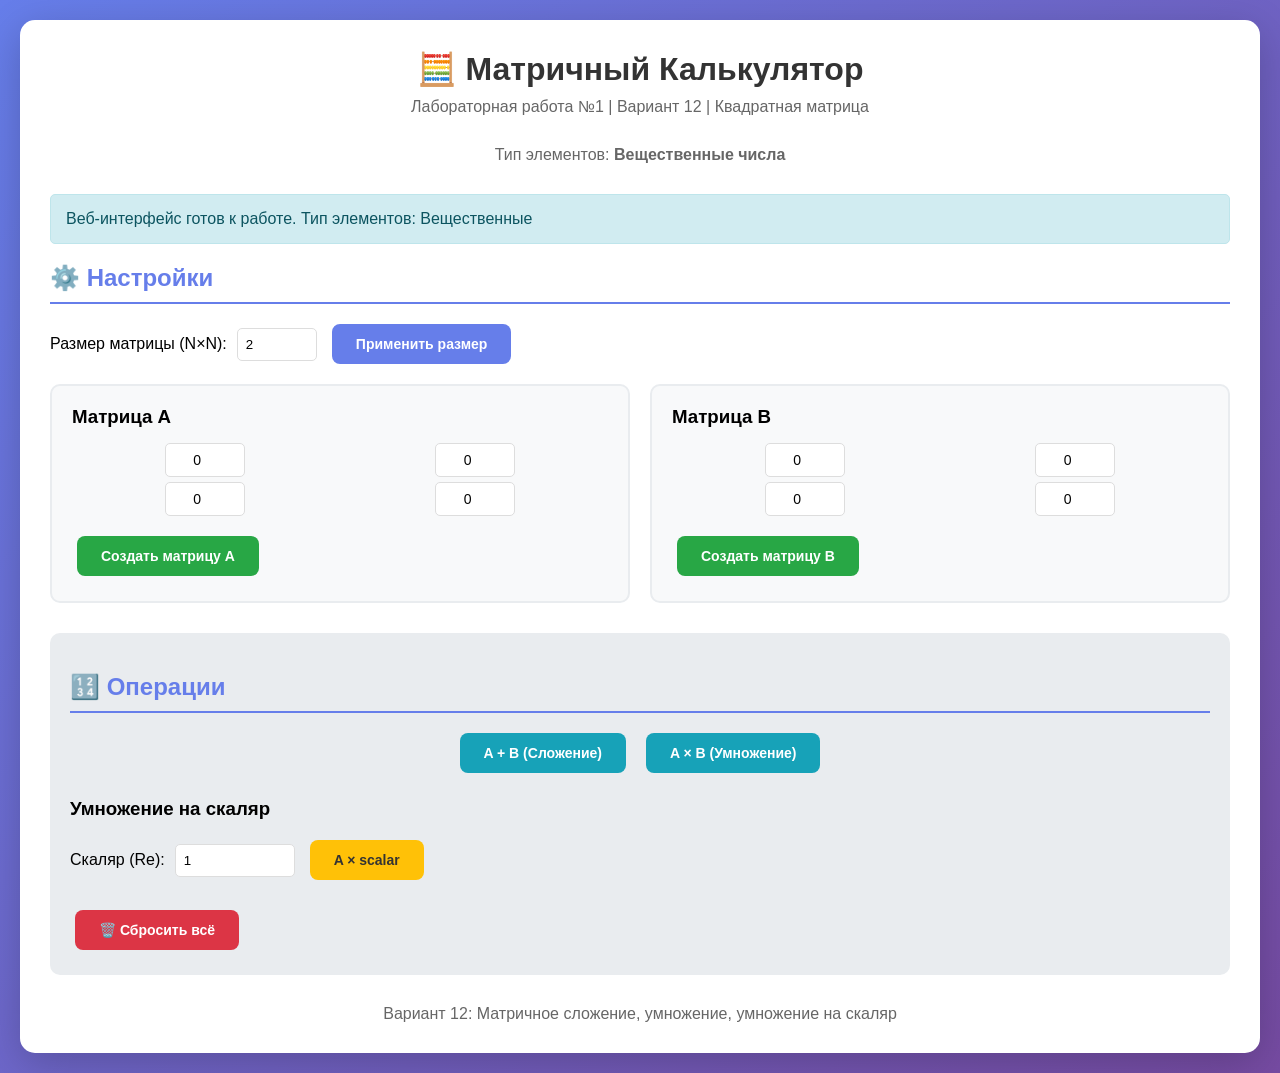
==== WebInterface/matrix_interface.html @ 25d5fd15 "Добавлены сайты" ====
<!DOCTYPE html>
<html lang="ru">
<head>
    <meta charset="UTF-8">
    <meta name="viewport" content="width=device-width, initial-scale=1.0">
    <title>Матричный Калькулятор - Вариант 12</title>
    <!-- Тип элементов: будет заменен при загрузке -->
    <style>
        * { box-sizing: border-box; margin: 0; padding: 0; }
        body {
            font-family: 'Segoe UI', Tahoma, Geneva, Verdana, sans-serif;
            background: linear-gradient(135deg, #667eea 0%, #764ba2 100%);
            min-height: 100vh;
            padding: 20px;
        }
        .container {
            max-width: 1400px;
            margin: 0 auto;
            background: white;
            border-radius: 15px;
            box-shadow: 0 10px 40px rgba(0,0,0,0.2);
            padding: 30px;
        }
        h1 {
            text-align: center;
            color: #333;
            margin-bottom: 10px;
        }
        h2 {
            color: #667eea;
            margin: 20px 0 15px 0;
            border-bottom: 2px solid #667eea;
            padding-bottom: 10px;
        }
        .subtitle {
            text-align: center;
            color: #666;
            margin-bottom: 30px;
        }
        .matrix-section {
            display: grid;
            grid-template-columns: 1fr 1fr;
            gap: 20px;
            margin-bottom: 30px;
        }
        .matrix-panel {
            background: #f8f9fa;
            padding: 20px;
            border-radius: 10px;
            border: 2px solid #e9ecef;
        }
        .matrix-input {
            display: grid;
            gap: 5px;
            margin: 15px 0;
        }
        .matrix-input input {
            width: 80px;
            padding: 8px;
            border: 1px solid #ddd;
            border-radius: 5px;
            text-align: center;
            font-size: 14px;
        }
        .matrix-input input:focus {
            outline: none;
            border-color: #667eea;
            box-shadow: 0 0 5px rgba(102,126,234,0.3);
        }
        .btn {
            padding: 12px 24px;
            border: none;
            border-radius: 8px;
            cursor: pointer;
            font-size: 14px;
            font-weight: 600;
            transition: all 0.3s ease;
            margin: 5px;
        }
        .btn-primary { background: #667eea; color: white; }
        .btn-primary:hover { background: #5a6fd6; transform: translateY(-2px); }
        .btn-success { background: #28a745; color: white; }
        .btn-success:hover { background: #218838; transform: translateY(-2px); }
        .btn-warning { background: #ffc107; color: #333; }
        .btn-warning:hover { background: #e0a800; transform: translateY(-2px); }
        .btn-danger { background: #dc3545; color: white; }
        .btn-danger:hover { background: #c82333; transform: translateY(-2px); }
        .btn-info { background: #17a2b8; color: white; }
        .btn-info:hover { background: #138496; transform: translateY(-2px); }
        .operations {
            background: #e9ecef;
            padding: 20px;
            border-radius: 10px;
            margin-bottom: 30px;
        }
        .operations-buttons {
            display: flex;
            flex-wrap: wrap;
            gap: 10px;
            justify-content: center;
        }
        .result-section {
            background: #d4edda;
            padding: 20px;
            border-radius: 10px;
            border: 2px solid #c3e6cb;
        }
        .result-matrix {
            display: grid;
            gap: 5px;
            margin: 15px 0;
            justify-content: center;
        }
        .result-matrix span {
            padding: 10px 15px;
            background: white;
            border-radius: 5px;
            text-align: center;
            font-weight: bold;
            color: #333;
        }
        .size-input {
            display: flex;
            align-items: center;
            gap: 10px;
            margin: 15px 0;
        }
        .size-input input {
            width: 80px;
            padding: 8px;
            border: 1px solid #ddd;
            border-radius: 5px;
        }
        .scalar-input {
            display: flex;
            gap: 10px;
            align-items: center;
            margin: 15px 0;
        }
        .scalar-input input {
            width: 120px;
            padding: 8px;
            border: 1px solid #ddd;
            border-radius: 5px;
        }
        .hidden { display: none; }
        .error-message {
            background: #f8d7da;
            color: #721c24;
            padding: 15px;
            border-radius: 5px;
            margin: 10px 0;
            border: 1px solid #f5c6cb;
        }
        .info-message {
            background: #d1ecf1;
            color: #0c5460;
            padding: 15px;
            border-radius: 5px;
            margin: 10px 0;
            border: 1px solid #bee5eb;
        }
        @media (max-width: 900px) {
            .matrix-section { grid-template-columns: 1fr; }
        }
    </style>
</head>
<body>
<div class="container">
    <h1>🧮 Матричный Калькулятор</h1>
    <p class="subtitle">Лабораторная работа №1 | Вариант 12 | Квадратная матрица</p>
    <p class="subtitle" id="element-type">Тип элементов: <strong>Загрузка...</strong></p>

    <div id="message-container"></div>

    <h2>⚙️ Настройки</h2>
    <div class="size-input">
        <label>Размер матрицы (N×N):</label>
        <input type="number" id="matrix-size" min="1" max="10" value="2">
        <button class="btn btn-primary" onclick="onSetSize()">Применить размер</button>
    </div>

    <div class="matrix-section">
        <div class="matrix-panel">
            <h3>Матрица A</h3>
            <div id="A-input-container" class="matrix-input"></div>
            <button class="btn btn-success" onclick="onCreateMatrixA()">Создать матрицу A</button>
        </div>

        <div class="matrix-panel">
            <h3>Матрица B</h3>
            <div id="B-input-container" class="matrix-input"></div>
            <button class="btn btn-success" onclick="onCreateMatrixB()">Создать матрицу B</button>
        </div>
    </div>

    <div class="operations">
        <h2>🔢 Операции</h2>
        <div class="operations-buttons">
            <button class="btn btn-info" onclick="onAdd()">A + B (Сложение)</button>
            <button class="btn btn-info" onclick="onMultiply()">A × B (Умножение)</button>
        </div>

        <h3 style="margin-top: 20px;">Умножение на скаляр</h3>
        <div class="scalar-input">
            <label>Скаляр (Re):</label>
            <input type="number" id="scalar-real" step="0.01" value="1">
            <span id="scalar-imag-container" class="hidden">
                    <label>Скаляр (Im):</label>
                    <input type="number" id="scalar-imag" step="0.01" value="0">
                </span>
            <button class="btn btn-warning" onclick="onScalarMultiply()">A × scalar</button>
        </div>

        <div style="margin-top: 20px;">
            <button class="btn btn-danger" onclick="onReset()">🗑️ Сбросить всё</button>
        </div>
    </div>

    <div id="result-section" class="result-section hidden">
        <h2>📊 Результат</h2>
        <div id="result-container"></div>
    </div>

    <div style="margin-top: 30px; text-align: center; color: #666;">
        <p>Вариант 12: Матричное сложение, умножение, умножение на скаляр</p>
    </div>
</div>

<script>
    // Конфигурация - будет установлена при загрузке
    let ELEMENT_TYPE = 1; // 1 = вещественные, 2 = комплексные
    let IS_COMPLEX = false;

    // Состояние приложения
    let matrixA = null;
    let matrixB = null;
    let matrixSize = 2;

    // Класс комплексного числа
    class Complex {
        constructor(real, imag = 0) {
            this.real = real;
            this.imag = imag;
        }
        add(other) {
            return new Complex(this.real + other.real, this.imag + other.imag);
        }
        multiply(other) {
            return new Complex(
                this.real * other.real - this.imag * other.imag,
                this.real * other.imag + this.imag * other.real
            );
        }
        multiplyScalar(scalar) {
            if (scalar instanceof Complex) {
                return this.multiply(scalar);
            }
            return new Complex(this.real * scalar, this.imag * scalar);
        }
        toString() {
            if (this.imag >= 0) {
                return `${this.real.toFixed(2)} + ${this.imag.toFixed(2)}i`;
            } else {
                return `${this.real.toFixed(2)} - ${Math.abs(this.imag).toFixed(2)}i`;
            }
        }
    }

    // Класс матрицы
    class Matrix {
        constructor(size) {
            this.size = size;
            this.data = [];
            for (let i = 0; i < size; i++) {
                this.data[i] = [];
                for (let j = 0; j < size; j++) {
                    this.data[i][j] = IS_COMPLEX ? new Complex(0, 0) : 0;
                }
            }
        }

        set(row, col, value) {
            this.data[row][col] = value;
        }

        get(row, col) {
            return this.data[row][col];
        }

        add(other) {
            if (this.size !== other.size) {
                throw new Error('Размеры матриц не совпадают');
            }
            const result = new Matrix(this.size);
            for (let i = 0; i < this.size; i++) {
                for (let j = 0; j < this.size; j++) {
                    if (IS_COMPLEX) {
                        result.data[i][j] = this.data[i][j].add(other.data[i][j]);
                    } else {
                        result.data[i][j] = this.data[i][j] + other.data[i][j];
                    }
                }
            }
            return result;
        }

        multiply(other) {
            if (this.size !== other.size) {
                throw new Error('Размеры матриц не совпадают');
            }
            const result = new Matrix(this.size);
            for (let i = 0; i < this.size; i++) {
                for (let j = 0; j < this.size; j++) {
                    let sum = IS_COMPLEX ? new Complex(0, 0) : 0;
                    for (let k = 0; k < this.size; k++) {
                        const product = IS_COMPLEX
                            ? this.data[i][k].multiply(other.data[k][j])
                            : this.data[i][k] * other.data[k][j];
                        if (IS_COMPLEX) {
                            sum = sum.add(product);
                        } else {
                            sum += product;
                        }
                    }
                    result.data[i][j] = sum;
                }
            }
            return result;
        }

        multiplyScalar(scalar) {
            const result = new Matrix(this.size);
            for (let i = 0; i < this.size; i++) {
                for (let j = 0; j < this.size; j++) {
                    result.data[i][j] = this.data[i][j].multiplyScalar(scalar);
                }
            }
            return result;
        }
    }

    // Функции интерфейса
    function createMatrixInputs(matrixName, size) {
        const container = document.getElementById(`${matrixName}-input-container`);
        container.innerHTML = '';
        container.style.gridTemplateColumns = `repeat(${size}, 1fr)`;

        for (let i = 0; i < size; i++) {
            for (let j = 0; j < size; j++) {
                const inputGroup = document.createElement('div');
                inputGroup.style.textAlign = 'center';

                if (IS_COMPLEX) {
                    const realInput = document.createElement('input');
                    realInput.type = 'number';
                    realInput.step = '0.01';
                    realInput.value = '0';
                    realInput.id = `${matrixName}-${i}-${j}-real`;
                    realInput.placeholder = 'Re';

                    const imagInput = document.createElement('input');
                    imagInput.type = 'number';
                    imagInput.step = '0.01';
                    imagInput.value = '0';
                    imagInput.id = `${matrixName}-${i}-${j}-imag`;
                    imagInput.placeholder = 'Im';

                    inputGroup.appendChild(realInput);
                    inputGroup.appendChild(imagInput);
                } else {
                    const input = document.createElement('input');
                    input.type = 'number';
                    input.step = '0.01';
                    input.value = '0';
                    input.id = `${matrixName}-${i}-${j}`;
                    inputGroup.appendChild(input);
                }

                container.appendChild(inputGroup);
            }
        }
    }

    function readMatrixFromInputs(matrixName, size) {
        const matrix = new Matrix(size);

        for (let i = 0; i < size; i++) {
            for (let j = 0; j < size; j++) {
                if (IS_COMPLEX) {
                    const real = parseFloat(document.getElementById(`${matrixName}-${i}-${j}-real`).value) || 0;
                    const imag = parseFloat(document.getElementById(`${matrixName}-${i}-${j}-imag`).value) || 0;
                    matrix.set(i, j, new Complex(real, imag));
                } else {
                    const value = parseFloat(document.getElementById(`${matrixName}-${i}-${j}`).value) || 0;
                    matrix.set(i, j, value);
                }
            }
        }

        return matrix;
    }

    function displayResult(matrix, title) {
        const container = document.getElementById('result-container');
        container.innerHTML = '';

        const titleElem = document.createElement('h3');
        titleElem.textContent = title;
        container.appendChild(titleElem);

        const matrixDiv = document.createElement('div');
        matrixDiv.className = 'result-matrix';
        matrixDiv.style.gridTemplateColumns = `repeat(${matrix.size}, 1fr)`;

        for (let i = 0; i < matrix.size; i++) {
            for (let j = 0; j < matrix.size; j++) {
                const span = document.createElement('span');
                const value = matrix.get(i, j);
                span.textContent = IS_COMPLEX ? value.toString() : value.toFixed(2);
                matrixDiv.appendChild(span);
            }
        }

        container.appendChild(matrixDiv);
        document.getElementById('result-section').classList.remove('hidden');
    }

    function showError(message) {
        const container = document.getElementById('message-container');
        container.innerHTML = `<div class="error-message">${message}</div>`;
        setTimeout(() => container.innerHTML = '', 5000);
    }

    function showInfo(message) {
        const container = document.getElementById('message-container');
        container.innerHTML = `<div class="info-message">${message}</div>`;
        setTimeout(() => container.innerHTML = '', 5000);
    }

    // Обработчики событий
    function onSetSize() {
        const size = parseInt(document.getElementById('matrix-size').value);
        if (size < 1 || size > 10) {
            showError('Размер матрицы должен быть от 1 до 10');
            return;
        }
        matrixSize = size;
        createMatrixInputs('A', size);
        createMatrixInputs('B', size);
        matrixA = null;
        matrixB = null;
        showInfo(`Размер матриц установлен: ${size}x${size}`);
    }

    function onCreateMatrixA() {
        matrixA = readMatrixFromInputs('A', matrixSize);
        showInfo('Матрица A создана');
    }

    function onCreateMatrixB() {
        matrixB = readMatrixFromInputs('B', matrixSize);
        showInfo('Матрица B создана');
    }

    function onAdd() {
        if (!matrixA || !matrixB) {
            showError('Сначала создайте обе матрицы');
            return;
        }
        try {
            const result = matrixA.add(matrixB);
            displayResult(result, 'Результат: C = A + B');
            showInfo('Сложение выполнено успешно');
        } catch (e) {
            showError(e.message);
        }
    }

    function onMultiply() {
        if (!matrixA || !matrixB) {
            showError('Сначала создайте обе матрицы');
            return;
        }
        try {
            const result = matrixA.multiply(matrixB);
            displayResult(result, 'Результат: C = A × B');
            showInfo('Умножение выполнено успешно');
        } catch (e) {
            showError(e.message);
        }
    }

    function onScalarMultiply() {
        if (!matrixA) {
            showError('Сначала создайте матрицу A');
            return;
        }

        let scalar;
        if (IS_COMPLEX) {
            const real = parseFloat(document.getElementById('scalar-real').value) || 0;
            const imag = parseFloat(document.getElementById('scalar-imag').value) || 0;
            scalar = new Complex(real, imag);
        } else {
            scalar = parseFloat(document.getElementById('scalar-real').value) || 0;
        }

        try {
            const result = matrixA.multiplyScalar(scalar);
            displayResult(result, 'Результат: C = A × scalar');
            showInfo('Умножение на скаляр выполнено успешно');
        } catch (e) {
            showError(e.message);
        }
    }

    function onReset() {
        matrixA = null;
        matrixB = null;
        document.getElementById('result-section').classList.add('hidden');
        document.getElementById('message-container').innerHTML = '';
        showInfo('Память сброшена');
    }

    // Инициализация при загрузке - читаем параметры из URL
    window.onload = function() {
        // Читаем тип элемента из URL параметров
        const urlParams = new URLSearchParams(window.location.search);
        const typeParam = urlParams.get('type');

        if (typeParam === '2') {
            ELEMENT_TYPE = 2;
            IS_COMPLEX = true;
            document.getElementById('element-type').innerHTML = 'Тип элементов: <strong>Комплексные числа</strong>';
        } else {
            ELEMENT_TYPE = 1;
            IS_COMPLEX = false;
            document.getElementById('element-type').innerHTML = 'Тип элементов: <strong>Вещественные числа</strong>';
        }

        document.getElementById('matrix-size').value = matrixSize;
        createMatrixInputs('A', matrixSize);
        createMatrixInputs('B', matrixSize);

        if (IS_COMPLEX) {
            document.getElementById('scalar-imag-container').classList.remove('hidden');
        }

        showInfo('Веб-интерфейс готов к работе. Тип элементов: ' + (IS_COMPLEX ? 'Комплексные' : 'Вещественные'));
    };
</script>
</body>
</html>
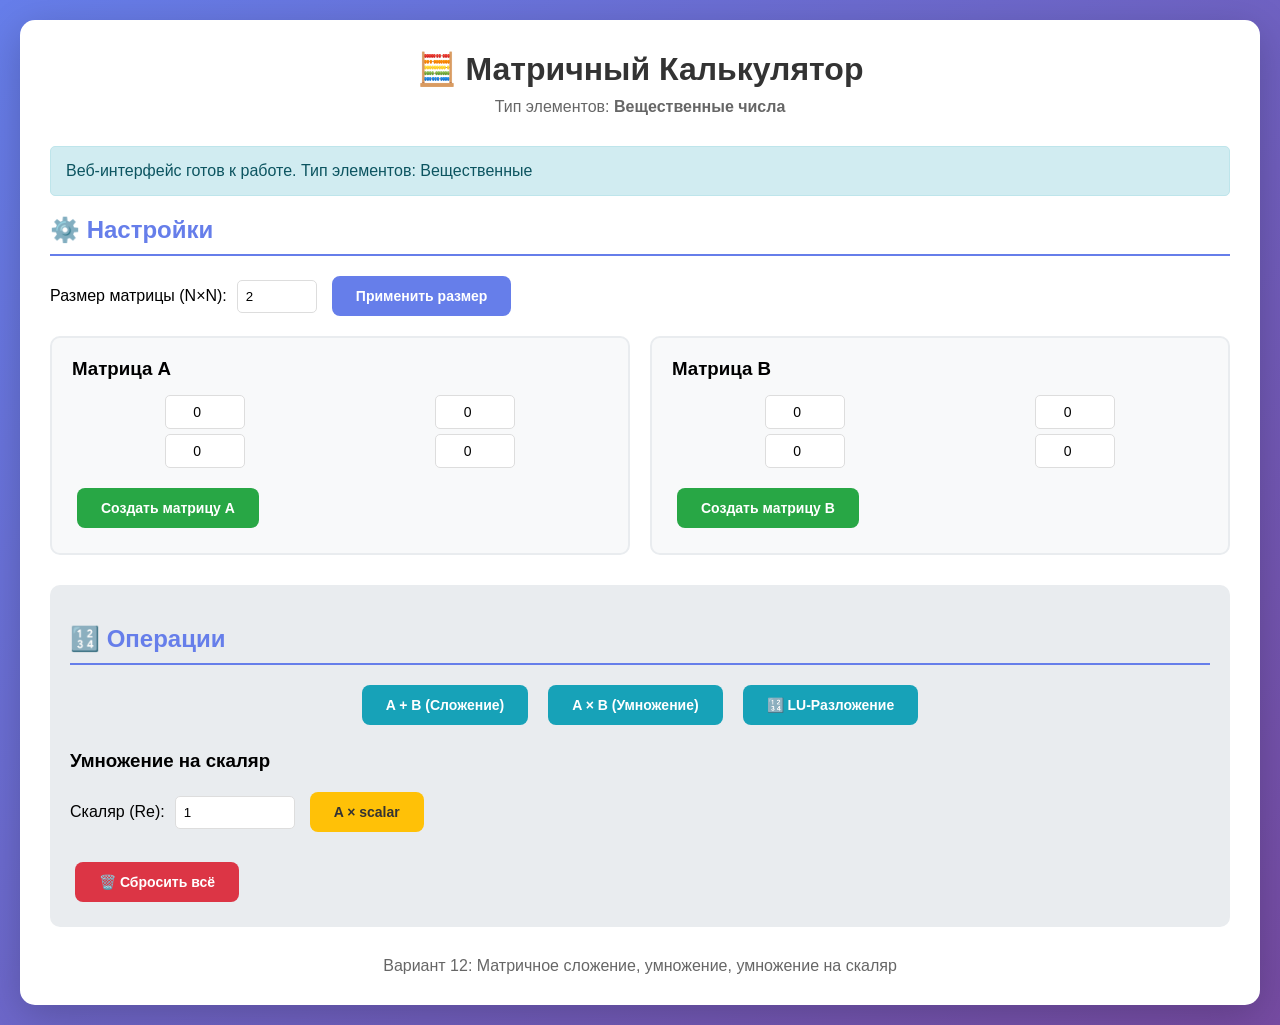
==== commit f4db9197: "matrix_interface.html" ====
--- a/WebInterface/matrix_interface.html
+++ b/WebInterface/matrix_interface.html
@@ -168,7 +168,6 @@
 <body>
 <div class="container">
     <h1>🧮 Матричный Калькулятор</h1>
-    <p class="subtitle">Лабораторная работа №1 | Вариант 12 | Квадратная матрица</p>
     <p class="subtitle" id="element-type">Тип элементов: <strong>Загрузка...</strong></p>
 
     <div id="message-container"></div>
@@ -199,6 +198,7 @@
         <div class="operations-buttons">
             <button class="btn btn-info" onclick="onAdd()">A + B (Сложение)</button>
             <button class="btn btn-info" onclick="onMultiply()">A × B (Умножение)</button>
+            <button class="btn btn-info" onclick="onLUDecompose()">🔢 LU-Разложение</button>
         </div>
 
         <h3 style="margin-top: 20px;">Умножение на скаляр</h3>
@@ -228,46 +228,10 @@
 </div>
 
 <script>
-    // Конфигурация - будет установлена при загрузке
-    let ELEMENT_TYPE = 1; // 1 = вещественные, 2 = комплексные
-    let IS_COMPLEX = false;
-
-    // Состояние приложения
     let matrixA = null;
     let matrixB = null;
     let matrixSize = 2;
 
-    // Класс комплексного числа
-    class Complex {
-        constructor(real, imag = 0) {
-            this.real = real;
-            this.imag = imag;
-        }
-        add(other) {
-            return new Complex(this.real + other.real, this.imag + other.imag);
-        }
-        multiply(other) {
-            return new Complex(
-                this.real * other.real - this.imag * other.imag,
-                this.real * other.imag + this.imag * other.real
-            );
-        }
-        multiplyScalar(scalar) {
-            if (scalar instanceof Complex) {
-                return this.multiply(scalar);
-            }
-            return new Complex(this.real * scalar, this.imag * scalar);
-        }
-        toString() {
-            if (this.imag >= 0) {
-                return `${this.real.toFixed(2)} + ${this.imag.toFixed(2)}i`;
-            } else {
-                return `${this.real.toFixed(2)} - ${Math.abs(this.imag).toFixed(2)}i`;
-            }
-        }
-    }
-
-    // Класс матрицы
     class Matrix {
         constructor(size) {
             this.size = size;
@@ -286,6 +250,20 @@
 
         get(row, col) {
             return this.data[row][col];
+        }
+
+        clone() {
+            const cloned = new Matrix(this.size);
+            for (let i = 0; i < this.size; i++) {
+                for (let j = 0; j < this.size; j++) {
+                    if (IS_COMPLEX) {
+                        cloned.data[i][j] = this.data[i][j].clone();
+                    } else {
+                        cloned.data[i][j] = this.data[i][j];
+                    }
+                }
+            }
+            return cloned;
         }
 
         add(other) {
@@ -333,14 +311,119 @@
             const result = new Matrix(this.size);
             for (let i = 0; i < this.size; i++) {
                 for (let j = 0; j < this.size; j++) {
-                    result.data[i][j] = this.data[i][j].multiplyScalar(scalar);
+                    result.data[i][j] = this.data[i][j] * scalar;
                 }
             }
             return result;
         }
-    }
-
+
+        luDecompose() {
+            if (this.size === 0) {
+                return { success: false, error: 'Размер матрицы равен 0', L: null, U: null };
+            }
+
+            const n = this.size;
+            const L = new Matrix(n);
+            const U = new Matrix(n);
+
+            // Инициализация L (единицы на диагонали) и U (нули)
+            for (let i = 0; i < n; i++) {
+                for (let j = 0; j < n; j++) {
+                    if (IS_COMPLEX) {
+                        if (i === j) {
+                            L.set(i, j, new Complex(1, 0));
+                        } else {
+                            L.set(i, j, new Complex(0, 0));
+                        }
+                        U.set(i, j, new Complex(0, 0));
+                    } else {
+                        if (i === j) {
+                            L.set(i, j, 1);
+                        } else {
+                            L.set(i, j, 0);
+                        }
+                        U.set(i, j, 0);
+                    }
+                }
+            }
+
+            // Основной цикл разложения
+            for (let i = 0; i < n; i++) {
+                for (let j = 0; j < n; j++) {
+                    let sum = IS_COMPLEX ? new Complex(0, 0) : 0;
+
+                    // Вычисление суммы произведений
+                    for (let k = 0; k < i; k++) {
+                        const l_ik = L.get(i, k);
+                        const u_kj = U.get(k, j);
+                        const product = IS_COMPLEX
+                            ? l_ik.multiply(u_kj)
+                            : l_ik * u_kj;
+
+                        if (IS_COMPLEX) {
+                            sum = sum.add(product);
+                        } else {
+                            sum += product;
+                        }
+                    }
+
+                    const a_ij = this.get(i, j);
+
+                    // sum = a_ij - sum
+                    if (IS_COMPLEX) {
+                        sum = a_ij.subtract(sum);
+                    } else {
+                        sum = a_ij - sum;
+                    }
+
+                    if (j >= i) {
+                        U.set(i, j, sum);
+                    } else {
+                        const u_jj = U.get(j, j);
+
+                        // Проверка на ноль на диагонали
+                        if (IS_COMPLEX) {
+                            if (u_jj.isZero()) {
+                                return {
+                                    success: false,
+                                    error: `Сингулярная матрица: ноль на диагонали U[${j}][${j}]`,
+                                    L: null,
+                                    U: null
+                                };
+                            }
+                            const divResult = sum.divide(u_jj);
+                            if (divResult === null) {
+                                return {
+                                    success: false,
+                                    error: 'Ошибка деления при вычислении L',
+                                    L: null,
+                                    U: null
+                                };
+                            }
+                            L.set(i, j, divResult);
+                        } else {
+                            if (Math.abs(u_jj) < 1e-10) {
+                                return {
+                                    success: false,
+                                    error: `Сингулярная матрица: ноль на диагонали U[${j}][${j}]`,
+                                    L: null,
+                                    U: null
+                                };
+                            }
+                            L.set(i, j, sum / u_jj);
+                        }
+                    }
+                }
+            }
+
+            return { success: true, error: null, L: L, U: U };
+        }
+    }
+
+    // ============================================
     // Функции интерфейса
+    // ============================================
+
     function createMatrixInputs(matrixName, size) {
         const container = document.getElementById(`${matrixName}-input-container`);
         container.innerHTML = '';
@@ -376,7 +459,6 @@
                     input.id = `${matrixName}-${i}-${j}`;
                     inputGroup.appendChild(input);
                 }
-
                 container.appendChild(inputGroup);
             }
         }
@@ -426,6 +508,53 @@
         document.getElementById('result-section').classList.remove('hidden');
     }
 
+    function displayLUResults(L, U, LU, verification) {
+        const container = document.getElementById('result-container');
+        container.innerHTML = '';
+
+        // Матрица L
+        const titleL = document.createElement('h3');
+        titleL.textContent = '📐 Матрица L (нижняя треугольная)';
+        titleL.style.color = '#667eea';
+        container.appendChild(titleL);
+
+        const matrixL = document.createElement('div');
+        matrixL.className = 'result-matrix';
+        matrixL.style.gridTemplateColumns = `repeat(${L.size}, 1fr)`;
+        for (let i = 0; i < L.size; i++) {
+            for (let j = 0; j < L.size; j++) {
+                const span = document.createElement('span');
+                const value = L.get(i, j);
+                span.textContent = IS_COMPLEX ? value.toString() : value.toFixed(2);
+                span.style.background = i >= j ? '#e8f4fd' : '#f8f9fa';
+                matrixL.appendChild(span);
+            }
+        }
+        container.appendChild(matrixL);
+
+        // Матрица U
+        const titleU = document.createElement('h3');
+        titleU.textContent = '📐 Матрица U (верхняя треугольная)';
+        titleU.style.color = '#667eea';
+        container.appendChild(titleU);
+
+        const matrixU = document.createElement('div');
+        matrixU.className = 'result-matrix';
+        matrixU.style.gridTemplateColumns = `repeat(${U.size}, 1fr)`;
+        for (let i = 0; i < U.size; i++) {
+            for (let j = 0; j < U.size; j++) {
+                const span = document.createElement('span');
+                const value = U.get(i, j);
+                span.textContent = IS_COMPLEX ? value.toString() : value.toFixed(2);
+                span.style.background = i <= j ? '#e8f4fd' : '#f8f9fa';
+                matrixU.appendChild(span);
+            }
+        }
+        container.appendChild(matrixU);
+
+        document.getElementById('result-section').classList.remove('hidden');
+    }
+
     function showError(message) {
         const container = document.getElementById('message-container');
         container.innerHTML = `<div class="error-message">${message}</div>`;
@@ -438,7 +567,10 @@
         setTimeout(() => container.innerHTML = '', 5000);
     }
 
+    // ============================================
     // Обработчики событий
+    // ============================================
+
     function onSetSize() {
         const size = parseInt(document.getElementById('matrix-size').value);
         if (size < 1 || size > 10) {
@@ -496,15 +628,9 @@
             showError('Сначала создайте матрицу A');
             return;
         }
-
         let scalar;
-        if (IS_COMPLEX) {
-            const real = parseFloat(document.getElementById('scalar-real').value) || 0;
-            const imag = parseFloat(document.getElementById('scalar-imag').value) || 0;
-            scalar = new Complex(real, imag);
-        } else {
-            scalar = parseFloat(document.getElementById('scalar-real').value) || 0;
-        }
+
+        scalar = parseFloat(document.getElementById('scalar-real').value) || 0;
 
         try {
             const result = matrixA.multiplyScalar(scalar);
@@ -515,6 +641,25 @@
         }
     }
 
+    // ============================================
+    // Обработчик LU-разложения
+    // ============================================
+
+    function onLUDecompose() {
+        if (!matrixA) {
+            showError('Сначала создайте матрицу A');
+            return;
+        }
+
+        showInfo('Выполнение LU-разложения...');
+
+        const result = matrixA.luDecompose();
+
+        if (!result.success) {
+            showError(`❌ Ошибка LU-разложения: ${result.error}`);
+        }
+    }
+
     function onReset() {
         matrixA = null;
         matrixB = null;
@@ -523,7 +668,10 @@
         showInfo('Память сброшена');
     }
 
-    // Инициализация при загрузке - читаем параметры из URL
+    // ============================================
+    // Инициализация при загрузке
+    // ============================================
+
     window.onload = function() {
         // Читаем тип элемента из URL параметров
         const urlParams = new URLSearchParams(window.location.search);
